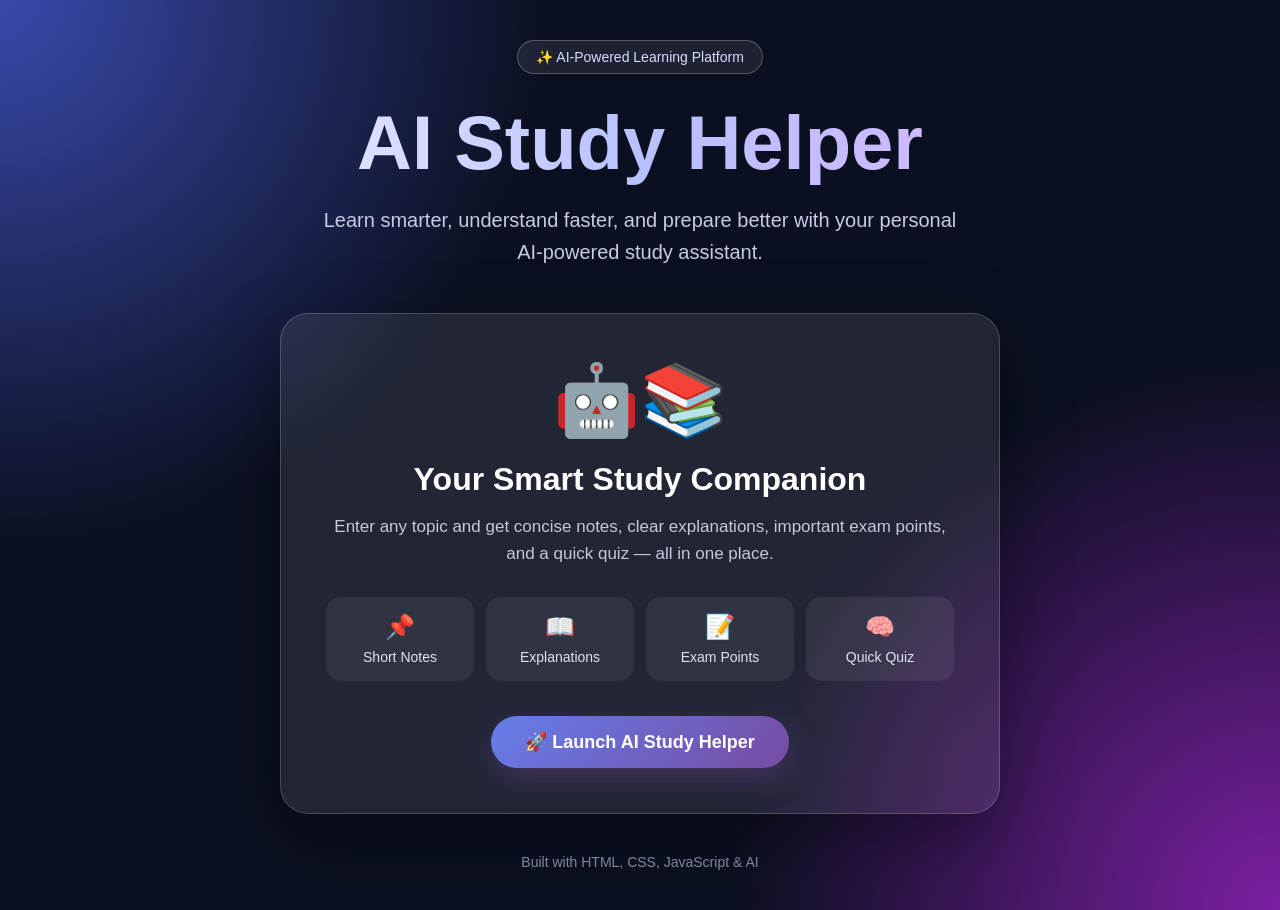
==== index.html @ 35b1f22a "Add initial HTML structure for AI Study Helper" ====
<!DOCTYPE html>
<html lang="en">
<head>
    <meta charset="UTF-8">
    <meta name="viewport" content="width=device-width, initial-scale=1.0">

    <title>AI Study Helper | Smart Learning</title>

    <style>

        * {
            margin: 0;
            padding: 0;
            box-sizing: border-box;
        }

        body {
            font-family: Arial, Helvetica, sans-serif;
            min-height: 100vh;

            background:
                radial-gradient(circle at top left, #3949ab, transparent 35%),
                radial-gradient(circle at bottom right, #7b1fa2, transparent 35%),
                #0b1020;

            color: white;

            display: flex;
            justify-content: center;
            align-items: center;

            padding: 40px 20px;
        }

        .wrapper {
            width: 100%;
            max-width: 1100px;
            text-align: center;
        }

        /* TOP BADGE */

        .badge {
            display: inline-block;

            padding: 8px 18px;

            border: 1px solid rgba(255,255,255,0.25);
            border-radius: 50px;

            background: rgba(255,255,255,0.08);

            color: #d9dcff;

            font-size: 14px;

            margin-bottom: 25px;

            backdrop-filter: blur(10px);
        }

        /* HEADING */

        h1 {
            font-size: clamp(42px, 7vw, 76px);

            margin-bottom: 18px;

            background: linear-gradient(
                90deg,
                #ffffff,
                #b8c1ff,
                #e0b3ff
            );

            -webkit-background-clip: text;
            -webkit-text-fill-color: transparent;
        }

        .subtitle {
            font-size: 20px;

            color: #c7cbe3;

            max-width: 650px;

            margin: 0 auto 45px;

            line-height: 1.6;
        }

        /* CARD */

        .card {
            max-width: 720px;

            margin: auto;

            padding: 45px;

            border-radius: 28px;

            background: rgba(255,255,255,0.09);

            border: 1px solid rgba(255,255,255,0.18);

            box-shadow:
                0 25px 70px rgba(0,0,0,0.35);

            backdrop-filter: blur(18px);
        }

        .icon {
            font-size: 70px;

            margin-bottom: 20px;
        }

        .card h2 {
            font-size: 32px;

            margin-bottom: 15px;
        }

        .card p {
            color: #c5c9dc;

            font-size: 17px;

            line-height: 1.6;

            margin-bottom: 30px;
        }

        /* FEATURES */

        .features {
            display: grid;

            grid-template-columns: repeat(4, 1fr);

            gap: 12px;

            margin-bottom: 35px;
        }

        .feature {
            padding: 16px 8px;

            border-radius: 15px;

            background: rgba(255,255,255,0.07);

            font-size: 14px;

            color: #e0e2ef;
        }

        .feature span {
            display: block;

            font-size: 24px;

            margin-bottom: 8px;
        }

        /* BUTTON */

        .launch-btn {
            display: inline-block;

            padding: 15px 34px;

            border-radius: 50px;

            background: linear-gradient(
                135deg,
                #667eea,
                #764ba2
            );

            color: white;

            text-decoration: none;

            font-size: 18px;

            font-weight: bold;

            transition: 0.3s;

            box-shadow:
                0 10px 30px rgba(118,75,162,0.4);
        }

        .launch-btn:hover {
            transform: translateY(-4px) scale(1.03);

            box-shadow:
                0 15px 35px rgba(118,75,162,0.6);
        }

        /* FOOTER */

        footer {
            margin-top: 40px;

            color: #8f94ad;

            font-size: 14px;
        }

        /* MOBILE */

        @media (max-width: 700px) {

            .card {
                padding: 30px 20px;
            }

            .features {
                grid-template-columns: repeat(2, 1fr);
            }

            .subtitle {
                font-size: 17px;
            }

        }

    </style>
</head>

<body>

    <div class="wrapper">

        <div class="badge">
            ✨ AI-Powered Learning Platform
        </div>

        <h1>
            AI Study Helper
        </h1>

        <p class="subtitle">
            Learn smarter, understand faster, and prepare better
            with your personal AI-powered study assistant.
        </p>


        <div class="card">

            <div class="icon">
                🤖📚
            </div>

            <h2>
                Your Smart Study Companion
            </h2>

            <p>
                Enter any topic and get concise notes, clear explanations,
                important exam points, and a quick quiz — all in one place.
            </p>


            <div class="features">

                <div class="feature">
                    <span>📌</span>
                    Short Notes
                </div>

                <div class="feature">
                    <span>📖</span>
                    Explanations
                </div>

                <div class="feature">
                    <span>📝</span>
                    Exam Points
                </div>

                <div class="feature">
                    <span>🧠</span>
                    Quick Quiz
                </div>

            </div>


            <!-- CHANGE THIS PATH IF YOUR FOLDER HAS A DIFFERENT NAME -->

            <a
                href="ai-study-helper/index.html"
                class="launch-btn"
            >
                🚀 Launch AI Study Helper
            </a>

        </div>


        <footer>
            Built with HTML, CSS, JavaScript & AI
        </footer>

    </div>

</body>
</html>
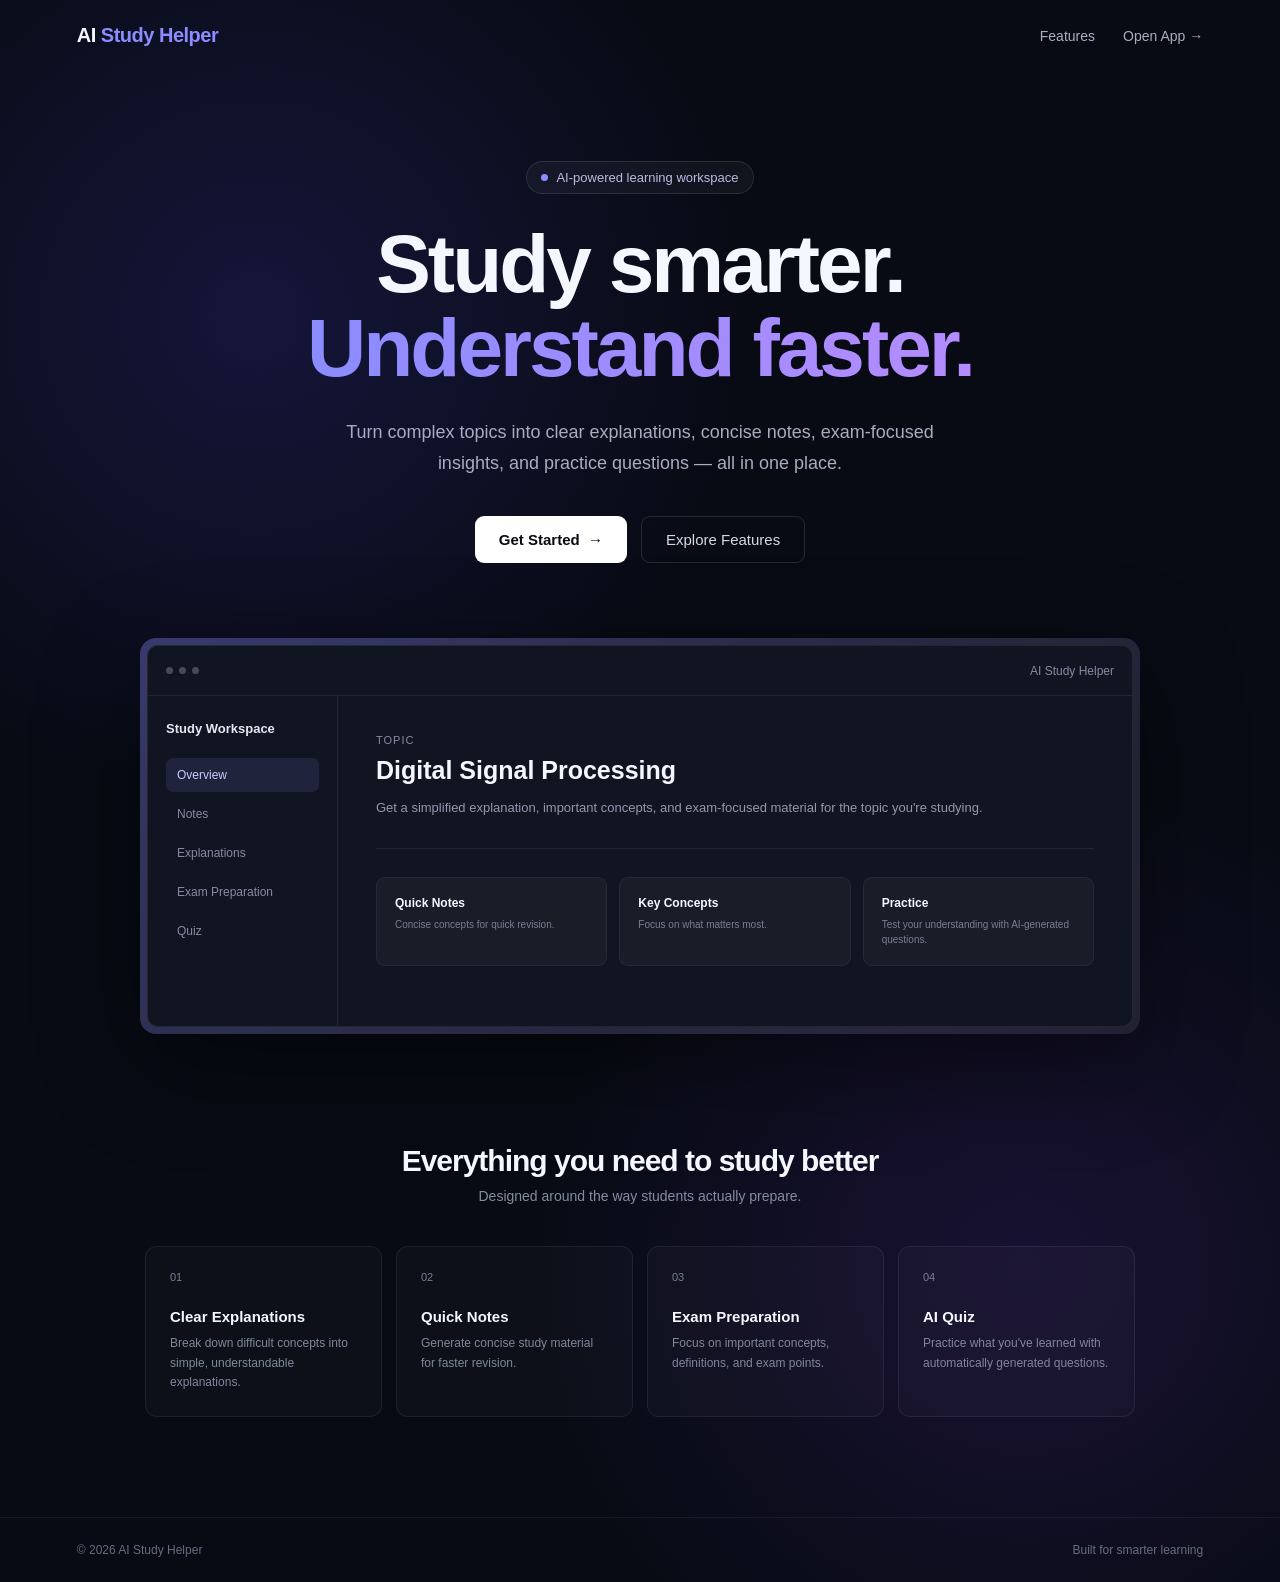
==== commit fc9b26da: "Revised file Updated the title and improved styling for better readability. Enhanced the layout and " ====
--- a/index.html
+++ b/index.html
@@ -4,7 +4,7 @@
     <meta charset="UTF-8">
     <meta name="viewport" content="width=device-width, initial-scale=1.0">
 
-    <title>AI Study Helper | Smart Learning</title>
+    <title>AI Study Helper | Learn Smarter</title>
 
     <style>
 
@@ -15,298 +15,983 @@
         }
 
         body {
-            font-family: Arial, Helvetica, sans-serif;
+            font-family: Inter, -apple-system, BlinkMacSystemFont, 
+                         "Segoe UI", Roboto, Arial, sans-serif;
+
             min-height: 100vh;
 
             background:
-                radial-gradient(circle at top left, #3949ab, transparent 35%),
-                radial-gradient(circle at bottom right, #7b1fa2, transparent 35%),
-                #0b1020;
-
+                radial-gradient(
+                    circle at 20% 20%,
+                    rgba(79, 70, 229, 0.18),
+                    transparent 30%
+                ),
+                radial-gradient(
+                    circle at 80% 80%,
+                    rgba(124, 58, 237, 0.14),
+                    transparent 30%
+                ),
+                #080b14;
+
+            color: #f5f7ff;
+        }
+
+
+        /* =========================
+           NAVBAR
+        ========================= */
+
+        nav {
+            width: 100%;
+            padding: 24px 6%;
+
+            display: flex;
+            align-items: center;
+            justify-content: space-between;
+        }
+
+        .logo {
+            font-size: 20px;
+            font-weight: 700;
+
+            letter-spacing: -0.5px;
+        }
+
+        .logo span {
+            color: #8b8cff;
+        }
+
+        .nav-right {
+            display: flex;
+            align-items: center;
+            gap: 28px;
+        }
+
+        .nav-link {
+            color: #a9aec3;
+            text-decoration: none;
+
+            font-size: 14px;
+
+            transition: 0.2s;
+        }
+
+        .nav-link:hover {
             color: white;
-
-            display: flex;
-            justify-content: center;
+        }
+
+
+        /* =========================
+           HERO
+        ========================= */
+
+        .hero {
+            max-width: 1100px;
+
+            margin: 0 auto;
+
+            padding:
+                90px 30px
+                70px;
+
+            text-align: center;
+        }
+
+
+        /* SMALL LABEL */
+
+        .eyebrow {
+            display: inline-flex;
             align-items: center;
-
-            padding: 40px 20px;
-        }
-
-        .wrapper {
-            width: 100%;
-            max-width: 1100px;
-            text-align: center;
-        }
-
-        /* TOP BADGE */
-
-        .badge {
-            display: inline-block;
-
-            padding: 8px 18px;
-
-            border: 1px solid rgba(255,255,255,0.25);
-            border-radius: 50px;
-
-            background: rgba(255,255,255,0.08);
-
-            color: #d9dcff;
-
-            font-size: 14px;
-
-            margin-bottom: 25px;
-
-            backdrop-filter: blur(10px);
-        }
-
-        /* HEADING */
+            gap: 8px;
+
+            padding: 8px 14px;
+
+            border-radius: 30px;
+
+            border: 1px solid rgba(255,255,255,0.1);
+
+            background: rgba(255,255,255,0.04);
+
+            color: #b9bce0;
+
+            font-size: 13px;
+
+            margin-bottom: 28px;
+        }
+
+        .dot {
+            width: 7px;
+            height: 7px;
+
+            background: #8b8cff;
+
+            border-radius: 50%;
+        }
+
+
+        /* MAIN HEADING */
 
         h1 {
-            font-size: clamp(42px, 7vw, 76px);
-
-            margin-bottom: 18px;
-
+            max-width: 900px;
+
+            margin: auto;
+
+            font-size: clamp(
+                48px,
+                7vw,
+                82px
+            );
+
+            line-height: 1.02;
+
+            letter-spacing: -3px;
+
+            font-weight: 750;
+        }
+
+        h1 span {
             background: linear-gradient(
                 90deg,
-                #ffffff,
-                #b8c1ff,
-                #e0b3ff
+                #8b8cff,
+                #b48cff
             );
 
             -webkit-background-clip: text;
             -webkit-text-fill-color: transparent;
         }
 
-        .subtitle {
-            font-size: 20px;
-
-            color: #c7cbe3;
-
+
+        /* DESCRIPTION */
+
+        .hero-description {
             max-width: 650px;
 
-            margin: 0 auto 45px;
-
-            line-height: 1.6;
-        }
-
-        /* CARD */
-
-        .card {
-            max-width: 720px;
+            margin: 28px auto 38px;
+
+            color: #a7adbf;
+
+            font-size: 18px;
+
+            line-height: 1.7;
+        }
+
+
+        /* CTA */
+
+        .buttons {
+            display: flex;
+
+            justify-content: center;
+
+            gap: 14px;
+
+            margin-bottom: 75px;
+        }
+
+        .primary-btn {
+            display: inline-flex;
+
+            align-items: center;
+
+            padding: 14px 24px;
+
+            border-radius: 9px;
+
+            background: #ffffff;
+
+            color: #090b12;
+
+            text-decoration: none;
+
+            font-size: 15px;
+
+            font-weight: 650;
+
+            transition: 0.25s;
+        }
+
+        .primary-btn:hover {
+            transform: translateY(-2px);
+
+            box-shadow:
+                0 10px 30px rgba(255,255,255,0.12);
+        }
+
+        .secondary-btn {
+            display: inline-flex;
+
+            align-items: center;
+
+            padding: 14px 24px;
+
+            border-radius: 9px;
+
+            border: 1px solid rgba(255,255,255,0.12);
+
+            color: #d5d8e5;
+
+            text-decoration: none;
+
+            font-size: 15px;
+
+            transition: 0.25s;
+        }
+
+        .secondary-btn:hover {
+            background: rgba(255,255,255,0.05);
+        }
+
+
+        /* =========================
+           PRODUCT PREVIEW
+        ========================= */
+
+        .preview {
+            max-width: 1000px;
 
             margin: auto;
 
-            padding: 45px;
-
-            border-radius: 28px;
-
-            background: rgba(255,255,255,0.09);
-
-            border: 1px solid rgba(255,255,255,0.18);
+            padding: 7px;
+
+            border-radius: 16px;
+
+            background:
+                linear-gradient(
+                    135deg,
+                    rgba(139,140,255,0.35),
+                    rgba(255,255,255,0.08)
+                );
 
             box-shadow:
-                0 25px 70px rgba(0,0,0,0.35);
-
-            backdrop-filter: blur(18px);
-        }
-
-        .icon {
-            font-size: 70px;
-
-            margin-bottom: 20px;
-        }
-
-        .card h2 {
-            font-size: 32px;
-
-            margin-bottom: 15px;
-        }
-
-        .card p {
-            color: #c5c9dc;
-
-            font-size: 17px;
-
-            line-height: 1.6;
-
-            margin-bottom: 30px;
-        }
-
-        /* FEATURES */
+                0 30px 100px rgba(0,0,0,0.45);
+        }
+
+        .preview-inner {
+            border-radius: 11px;
+
+            background: #111521;
+
+            border: 1px solid rgba(255,255,255,0.08);
+
+            overflow: hidden;
+
+            text-align: left;
+        }
+
+
+        /* FAKE APP HEADER */
+
+        .app-header {
+            height: 50px;
+
+            display: flex;
+
+            align-items: center;
+
+            justify-content: space-between;
+
+            padding: 0 18px;
+
+            border-bottom:
+                1px solid rgba(255,255,255,0.07);
+
+            color: #858ca2;
+
+            font-size: 12px;
+        }
+
+        .window-dots {
+            display: flex;
+            gap: 6px;
+        }
+
+        .window-dots i {
+            width: 7px;
+            height: 7px;
+
+            border-radius: 50%;
+
+            background: #454b5c;
+
+            display: block;
+        }
+
+
+        /* APP CONTENT */
+
+        .app-content {
+            min-height: 330px;
+
+            display: grid;
+
+            grid-template-columns:
+                190px 1fr;
+        }
+
+
+        /* SIDEBAR */
+
+        .sidebar {
+            border-right:
+                1px solid rgba(255,255,255,0.07);
+
+            padding: 25px 18px;
+        }
+
+        .sidebar-title {
+            font-size: 13px;
+
+            font-weight: 600;
+
+            color: #e5e7f0;
+
+            margin-bottom: 22px;
+        }
+
+        .side-item {
+            padding: 10px 11px;
+
+            margin-bottom: 5px;
+
+            border-radius: 7px;
+
+            color: #858ca2;
+
+            font-size: 12px;
+        }
+
+        .side-item.active {
+            background: rgba(139,140,255,0.12);
+
+            color: #c9caff;
+        }
+
+
+        /* MAIN PREVIEW */
+
+        .main-preview {
+            padding: 38px;
+        }
+
+        .preview-label {
+            color: #858ca2;
+
+            font-size: 11px;
+
+            text-transform: uppercase;
+
+            letter-spacing: 1px;
+
+            margin-bottom: 10px;
+        }
+
+        .preview-title {
+            font-size: 25px;
+
+            font-weight: 650;
+
+            margin-bottom: 12px;
+        }
+
+        .preview-text {
+            color: #9299ad;
+
+            font-size: 13px;
+
+            line-height: 1.7;
+
+            max-width: 650px;
+        }
+
+        .preview-line {
+            height: 1px;
+
+            background:
+                rgba(255,255,255,0.07);
+
+            margin: 28px 0;
+        }
+
+        .preview-cards {
+            display: grid;
+
+            grid-template-columns:
+                repeat(3, 1fr);
+
+            gap: 12px;
+        }
+
+        .preview-card {
+            padding: 18px;
+
+            border-radius: 9px;
+
+            background:
+                rgba(255,255,255,0.035);
+
+            border:
+                1px solid rgba(255,255,255,0.06);
+        }
+
+        .preview-card-title {
+            font-size: 12px;
+
+            font-weight: 600;
+
+            margin-bottom: 7px;
+        }
+
+        .preview-card-text {
+            font-size: 10px;
+
+            line-height: 1.5;
+
+            color: #777f95;
+        }
+
+
+        /* =========================
+           FEATURES
+        ========================= */
+
+        .features-section {
+            max-width: 1050px;
+
+            margin: 0 auto;
+
+            padding:
+                40px 30px
+                100px;
+        }
+
+        .section-heading {
+            text-align: center;
+
+            margin-bottom: 42px;
+        }
+
+        .section-heading h2 {
+            font-size: 30px;
+
+            margin-bottom: 10px;
+
+            letter-spacing: -1px;
+        }
+
+        .section-heading p {
+            color: #858ca2;
+
+            font-size: 14px;
+        }
 
         .features {
             display: grid;
 
-            grid-template-columns: repeat(4, 1fr);
-
-            gap: 12px;
-
-            margin-bottom: 35px;
+            grid-template-columns:
+                repeat(4, 1fr);
+
+            gap: 14px;
         }
 
         .feature {
-            padding: 16px 8px;
-
-            border-radius: 15px;
-
-            background: rgba(255,255,255,0.07);
-
-            font-size: 14px;
-
-            color: #e0e2ef;
-        }
-
-        .feature span {
-            display: block;
-
-            font-size: 24px;
-
-            margin-bottom: 8px;
-        }
-
-        /* BUTTON */
-
-        .launch-btn {
-            display: inline-block;
-
-            padding: 15px 34px;
-
-            border-radius: 50px;
-
-            background: linear-gradient(
-                135deg,
-                #667eea,
-                #764ba2
-            );
-
-            color: white;
-
-            text-decoration: none;
-
-            font-size: 18px;
-
-            font-weight: bold;
-
-            transition: 0.3s;
-
-            box-shadow:
-                0 10px 30px rgba(118,75,162,0.4);
-        }
-
-        .launch-btn:hover {
-            transform: translateY(-4px) scale(1.03);
-
-            box-shadow:
-                0 15px 35px rgba(118,75,162,0.6);
-        }
-
-        /* FOOTER */
+            padding: 24px;
+
+            border-radius: 12px;
+
+            border:
+                1px solid rgba(255,255,255,0.07);
+
+            background:
+                rgba(255,255,255,0.025);
+
+            transition: 0.25s;
+        }
+
+        .feature:hover {
+            transform: translateY(-4px);
+
+            border-color:
+                rgba(139,140,255,0.25);
+
+            background:
+                rgba(255,255,255,0.045);
+        }
+
+        .feature-number {
+            font-size: 11px;
+
+            color: #777f95;
+
+            margin-bottom: 25px;
+        }
+
+        .feature h3 {
+            font-size: 15px;
+
+            margin-bottom: 9px;
+        }
+
+        .feature p {
+            color: #7f879b;
+
+            font-size: 12px;
+
+            line-height: 1.6;
+        }
+
+
+        /* =========================
+           FOOTER
+        ========================= */
 
         footer {
-            margin-top: 40px;
-
-            color: #8f94ad;
-
-            font-size: 14px;
-        }
-
-        /* MOBILE */
-
-        @media (max-width: 700px) {
-
-            .card {
-                padding: 30px 20px;
+            border-top:
+                1px solid rgba(255,255,255,0.06);
+
+            padding: 25px 6%;
+
+            display: flex;
+
+            justify-content: space-between;
+
+            color: #666d80;
+
+            font-size: 12px;
+        }
+
+
+        /* =========================
+           MOBILE
+        ========================= */
+
+        @media (max-width: 800px) {
+
+            nav {
+                padding: 20px;
+            }
+
+            .nav-right {
+                display: none;
+            }
+
+            .hero {
+                padding-top: 60px;
+            }
+
+            h1 {
+                letter-spacing: -2px;
+            }
+
+            .hero-description {
+                font-size: 16px;
+            }
+
+            .buttons {
+                flex-direction: column;
+
+                align-items: center;
+            }
+
+            .primary-btn,
+            .secondary-btn {
+                width: 200px;
+
+                justify-content: center;
+            }
+
+            .app-content {
+                grid-template-columns: 1fr;
+            }
+
+            .sidebar {
+                display: none;
+            }
+
+            .main-preview {
+                padding: 25px;
+            }
+
+            .preview-cards {
+                grid-template-columns: 1fr;
             }
 
             .features {
-                grid-template-columns: repeat(2, 1fr);
-            }
-
-            .subtitle {
-                font-size: 17px;
-            }
-
+                grid-template-columns:
+                    repeat(2, 1fr);
+            }
+
+            footer {
+                flex-direction: column;
+
+                gap: 8px;
+
+                text-align: center;
+            }
+        }
+
+
+        @media (max-width: 500px) {
+
+            h1 {
+                font-size: 46px;
+            }
+
+            .features {
+                grid-template-columns: 1fr;
+            }
+
+            .preview {
+                display: none;
+            }
         }
 
     </style>
 </head>
 
+
 <body>
 
-    <div class="wrapper">
-
-        <div class="badge">
-            ✨ AI-Powered Learning Platform
+
+    <!-- =========================
+         NAVBAR
+    ========================== -->
+
+    <nav>
+
+        <div class="logo">
+            AI <span>Study Helper</span>
         </div>
 
-        <h1>
-            AI Study Helper
-        </h1>
-
-        <p class="subtitle">
-            Learn smarter, understand faster, and prepare better
-            with your personal AI-powered study assistant.
-        </p>
-
-
-        <div class="card">
-
-            <div class="icon">
-                🤖📚
+        <div class="nav-right">
+
+            <a href="#features" class="nav-link">
+                Features
+            </a>
+
+            <a href="frontend/index.html"
+               class="nav-link">
+                Open App →
+            </a>
+
+        </div>
+
+    </nav>
+
+
+
+    <!-- =========================
+         HERO
+    ========================== -->
+
+    <main>
+
+        <section class="hero">
+
+            <div class="eyebrow">
+                <span class="dot"></span>
+                AI-powered learning workspace
             </div>
 
-            <h2>
-                Your Smart Study Companion
-            </h2>
-
-            <p>
-                Enter any topic and get concise notes, clear explanations,
-                important exam points, and a quick quiz — all in one place.
+
+            <h1>
+                Study smarter.
+                <br>
+                <span>Understand faster.</span>
+            </h1>
+
+
+            <p class="hero-description">
+
+                Turn complex topics into clear explanations,
+                concise notes, exam-focused insights, and
+                practice questions — all in one place.
+
             </p>
 
 
+            <div class="buttons">
+
+                <!-- KEEPING YOUR EXISTING PATH -->
+
+                <a
+                    href="frontend/index.html"
+                    class="primary-btn"
+                >
+                    Get Started&nbsp; →
+                </a>
+
+
+                <a
+                    href="#features"
+                    class="secondary-btn"
+                >
+                    Explore Features
+                </a>
+
+            </div>
+
+
+
+            <!-- PRODUCT PREVIEW -->
+
+            <div class="preview">
+
+                <div class="preview-inner">
+
+                    <div class="app-header">
+
+                        <div class="window-dots">
+                            <i></i>
+                            <i></i>
+                            <i></i>
+                        </div>
+
+                        <span>
+                            AI Study Helper
+                        </span>
+
+                    </div>
+
+
+                    <div class="app-content">
+
+
+                        <aside class="sidebar">
+
+                            <div class="sidebar-title">
+                                Study Workspace
+                            </div>
+
+                            <div class="side-item active">
+                                Overview
+                            </div>
+
+                            <div class="side-item">
+                                Notes
+                            </div>
+
+                            <div class="side-item">
+                                Explanations
+                            </div>
+
+                            <div class="side-item">
+                                Exam Preparation
+                            </div>
+
+                            <div class="side-item">
+                                Quiz
+                            </div>
+
+                        </aside>
+
+
+
+                        <div class="main-preview">
+
+                            <div class="preview-label">
+                                Topic
+                            </div>
+
+                            <div class="preview-title">
+                                Digital Signal Processing
+                            </div>
+
+                            <p class="preview-text">
+
+                                Get a simplified explanation,
+                                important concepts, and
+                                exam-focused material for
+                                the topic you're studying.
+
+                            </p>
+
+
+                            <div class="preview-line"></div>
+
+
+                            <div class="preview-cards">
+
+                                <div class="preview-card">
+
+                                    <div class="preview-card-title">
+                                        Quick Notes
+                                    </div>
+
+                                    <div class="preview-card-text">
+                                        Concise concepts
+                                        for quick revision.
+                                    </div>
+
+                                </div>
+
+
+                                <div class="preview-card">
+
+                                    <div class="preview-card-title">
+                                        Key Concepts
+                                    </div>
+
+                                    <div class="preview-card-text">
+                                        Focus on what
+                                        matters most.
+                                    </div>
+
+                                </div>
+
+
+                                <div class="preview-card">
+
+                                    <div class="preview-card-title">
+                                        Practice
+                                    </div>
+
+                                    <div class="preview-card-text">
+                                        Test your understanding
+                                        with AI-generated questions.
+                                    </div>
+
+                                </div>
+
+                            </div>
+
+                        </div>
+
+                    </div>
+
+                </div>
+
+            </div>
+
+        </section>
+
+
+
+        <!-- =========================
+             FEATURES
+        ========================== -->
+
+        <section
+            class="features-section"
+            id="features"
+        >
+
+            <div class="section-heading">
+
+                <h2>
+                    Everything you need to study better
+                </h2>
+
+                <p>
+                    Designed around the way students actually prepare.
+                </p>
+
+            </div>
+
+
             <div class="features">
 
+
                 <div class="feature">
-                    <span>📌</span>
-                    Short Notes
+
+                    <div class="feature-number">
+                        01
+                    </div>
+
+                    <h3>
+                        Clear Explanations
+                    </h3>
+
+                    <p>
+                        Break down difficult concepts
+                        into simple, understandable
+                        explanations.
+                    </p>
+
                 </div>
 
+
+
                 <div class="feature">
-                    <span>📖</span>
-                    Explanations
+
+                    <div class="feature-number">
+                        02
+                    </div>
+
+                    <h3>
+                        Quick Notes
+                    </h3>
+
+                    <p>
+                        Generate concise study material
+                        for faster revision.
+                    </p>
+
                 </div>
 
+
+
                 <div class="feature">
-                    <span>📝</span>
-                    Exam Points
+
+                    <div class="feature-number">
+                        03
+                    </div>
+
+                    <h3>
+                        Exam Preparation
+                    </h3>
+
+                    <p>
+                        Focus on important concepts,
+                        definitions, and exam points.
+                    </p>
+
                 </div>
 
+
+
                 <div class="feature">
-                    <span>🧠</span>
-                    Quick Quiz
+
+                    <div class="feature-number">
+                        04
+                    </div>
+
+                    <h3>
+                        AI Quiz
+                    </h3>
+
+                    <p>
+                        Practice what you've learned
+                        with automatically generated questions.
+                    </p>
+
                 </div>
 
+
             </div>
 
-
-            <!-- CHANGE THIS PATH IF YOUR FOLDER HAS A DIFFERENT NAME -->
-
-            <a
-                href="ai-study-helper/index.html"
-                class="launch-btn"
-            >
-                🚀 Launch AI Study Helper
-            </a>
-
-        </div>
-
-
-        <footer>
-            Built with HTML, CSS, JavaScript & AI
-        </footer>
-
-    </div>
+        </section>
+
+    </main>
+
+
+
+    <!-- =========================
+         FOOTER
+    ========================== -->
+
+    <footer>
+
+        <span>
+            © 2026 AI Study Helper
+        </span>
+
+        <span>
+            Built for smarter learning
+        </span>
+
+    </footer>
+
 
 </body>
 </html>
